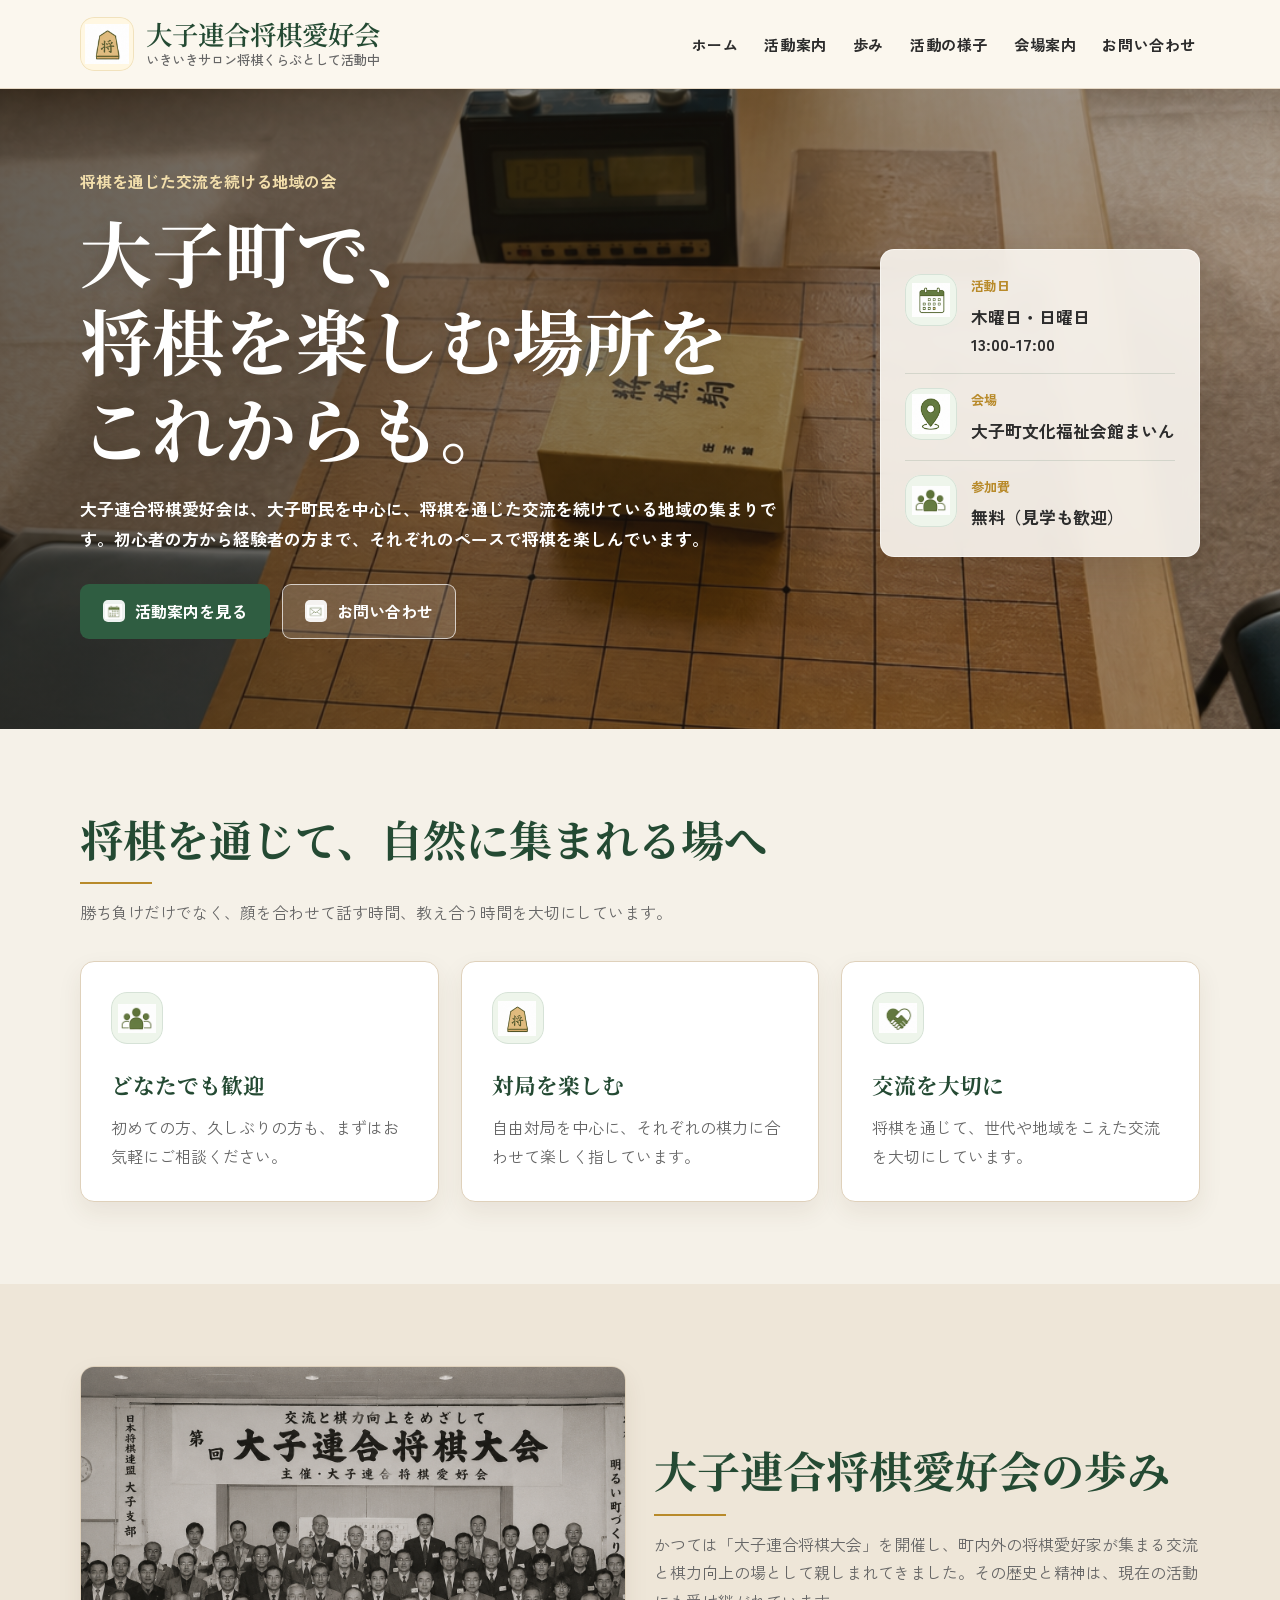
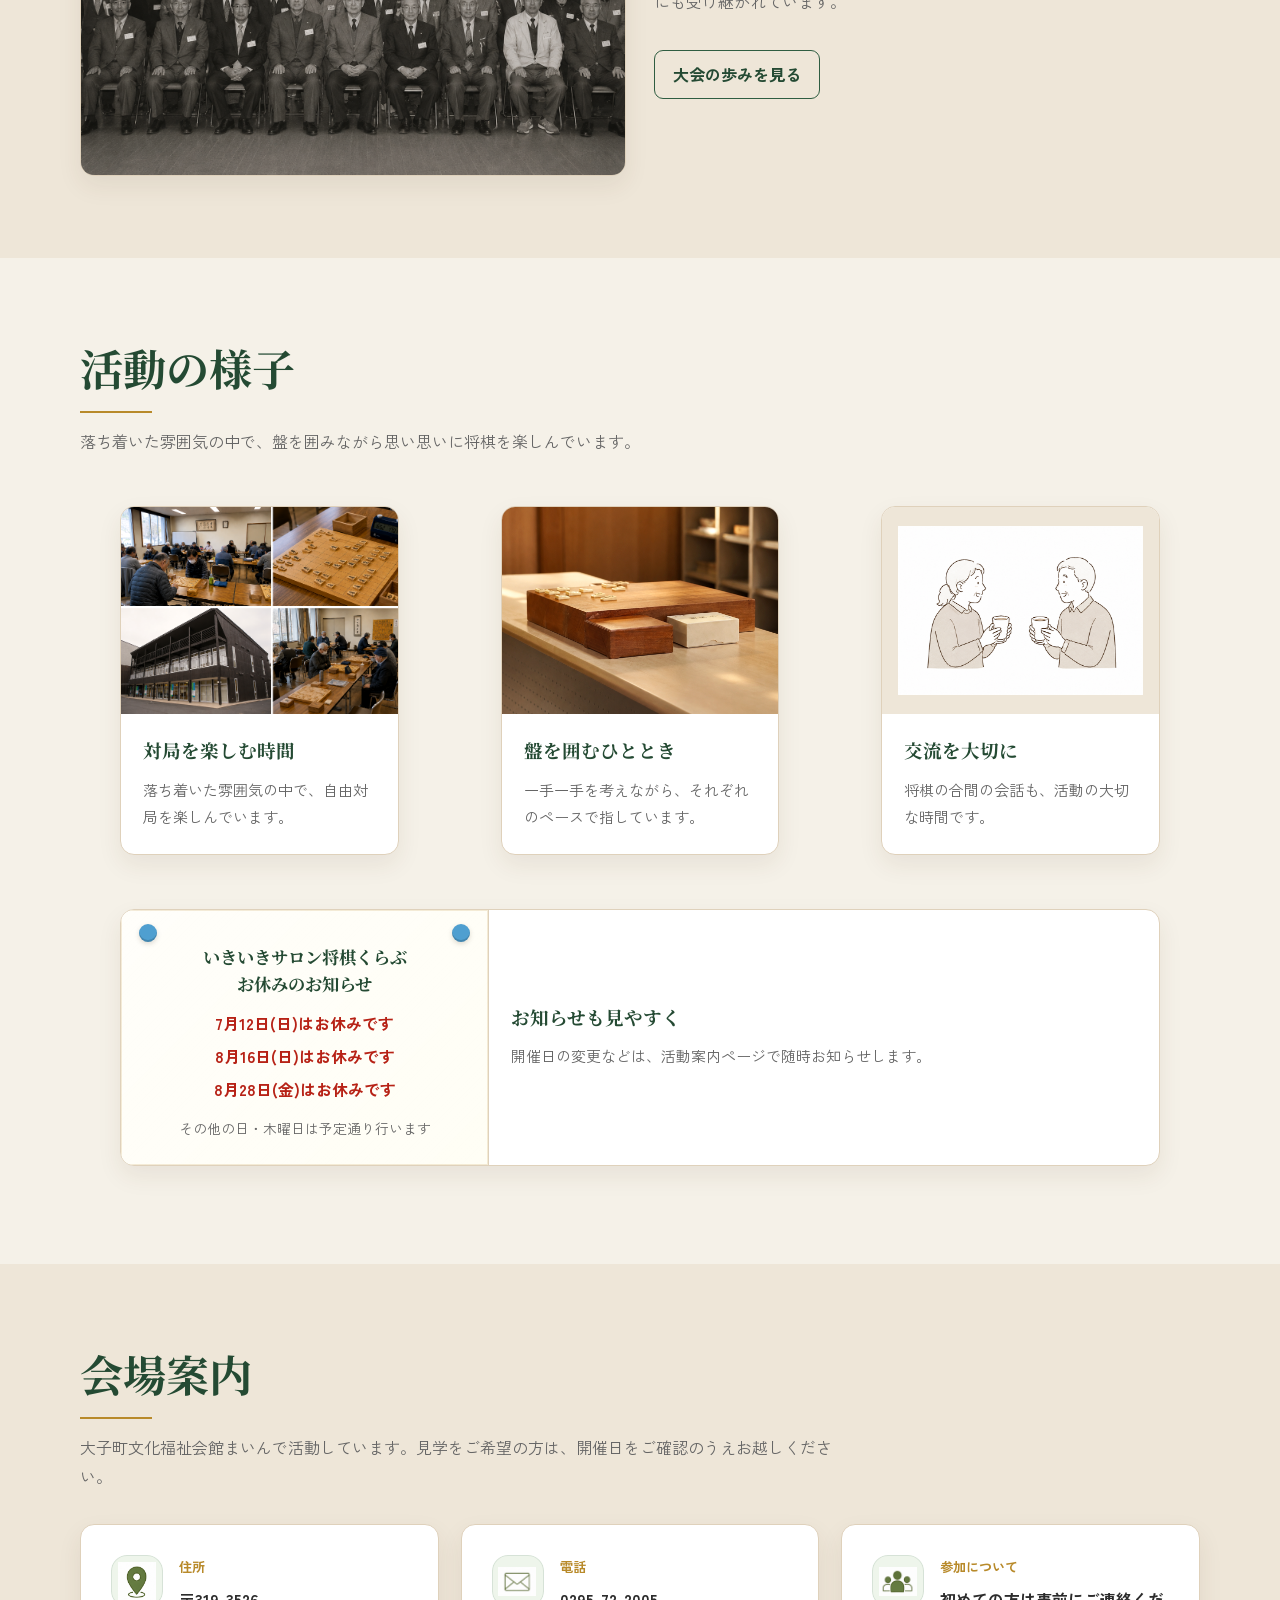
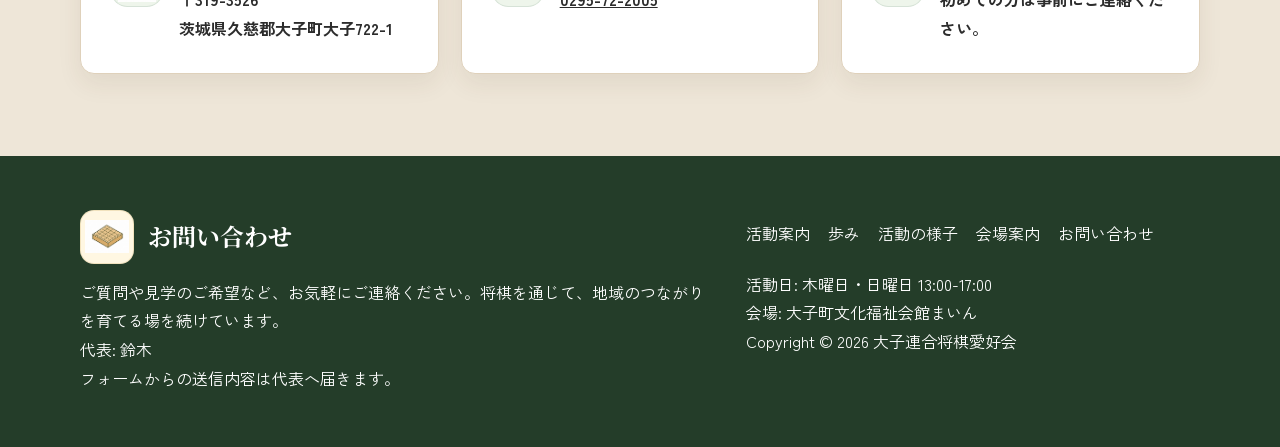
==== index.html @ 2c0803a7 "Build Daigo shogi club website" ====
﻿<!DOCTYPE html>
<html lang="ja">
<head>
  <meta charset="UTF-8">
  <meta name="viewport" content="width=device-width, initial-scale=1.0">
  <title>大子連合将棋愛好会</title>
  <meta name="description" content="茨城県久慈郡大子町の地域で将棋を通じた交流を続ける大子連合将棋愛好会（いきいきサロン将棋くらぶ）の公式サイトです。">
  <meta name="keywords" content="大子町,将棋,大子連合将棋愛好会,いきいきサロン将棋くらぶ,茨城,まいん,大子町文化福祉会館">
  <meta property="og:title" content="大子連合将棋愛好会">
  <meta property="og:description" content="大子町で将棋を楽しむ地域の集まり。現在は、いきいきサロン将棋くらぶとして活動中です。">
  <meta property="og:type" content="website">
  <meta property="og:locale" content="ja_JP">
  <link rel="preconnect" href="https://fonts.googleapis.com">
  <link rel="preconnect" href="https://fonts.gstatic.com" crossorigin>
  <link href="https://fonts.googleapis.com/css2?family=Noto+Sans+JP:wght@400;700&family=Noto+Serif+JP:wght@500;700&family=Zen+Kaku+Gothic+New:wght@400;500;600;700&display=swap" rel="stylesheet">
  <link rel="stylesheet" href="css/style.css">
</head>
<body>
  <header class="site-header">
    <div class="header-inner">
      <a class="brand" href="index.html">
        <span class="brand-mark icon-sprite icon-piece" aria-hidden="true"></span>
        <span class="brand-text">
          <span class="brand-name">大子連合将棋愛好会</span>
          <span class="brand-sub">いきいきサロン将棋くらぶとして活動中</span>
        </span>
      </a>
      <input class="nav-check" type="checkbox" id="nav-check" aria-label="メニューを開閉">
      <label class="nav-toggle" for="nav-check" aria-hidden="true">☰</label>
      <nav class="site-nav" aria-label="サイト内メニュー">
        <a href="index.html">ホーム</a>
        <a href="pages/activity.html">活動案内</a>
        <a href="pages/history.html">歩み</a>
        <a href="pages/gallery.html">活動の様子</a>
        <a href="pages/access.html">会場案内</a>
        <a href="pages/contact.html">お問い合わせ</a>
      </nav>
    </div>
  </header>

  <main>
    <section class="hero">
      <div class="hero-inner hero-layout">
        <div class="hero-copy">
          <p class="eyebrow">将棋を通じた交流を続ける地域の会</p>
          <h1>大子町で、<br>将棋を楽しむ場所を<br>これからも。</h1>
          <p class="hero-lead">大子連合将棋愛好会は、大子町民を中心に、将棋を通じた交流を続けている地域の集まりです。初心者の方から経験者の方まで、それぞれのペースで将棋を楽しんでいます。</p>
          <div class="hero-actions">
            <a class="button" href="pages/activity.html"><span class="button-icon icon-sprite icon-calendar" aria-hidden="true"></span>活動案内を見る</a>
            <a class="button secondary" href="pages/contact.html"><span class="button-icon icon-sprite icon-mail" aria-hidden="true"></span>お問い合わせ</a>
          </div>
        </div>
        <div class="hero-panel" aria-label="活動概要">
          <div class="hero-panel-row">
            <span class="panel-icon icon-sprite icon-calendar" aria-hidden="true"></span>
            <div><span class="label">活動日</span><strong>木曜日・日曜日<br>13:00-17:00</strong></div>
          </div>
          <div class="hero-panel-row">
            <span class="panel-icon icon-sprite icon-pin" aria-hidden="true"></span>
            <div><span class="label">会場</span><strong>大子町文化福祉会館まいん</strong></div>
          </div>
          <div class="hero-panel-row">
            <span class="panel-icon icon-sprite icon-people" aria-hidden="true"></span>
            <div><span class="label">参加費</span><strong>無料（見学も歓迎）</strong></div>
          </div>
        </div>
      </div>
    </section>

    <section class="section">
      <div class="container">
        <div class="section-head">
          <h2>将棋を通じて、自然に集まれる場へ</h2>
          <p>勝ち負けだけでなく、顔を合わせて話す時間、教え合う時間を大切にしています。</p>
        </div>
        <div class="feature-grid">
          <article class="feature-card">
            <div class="feature-icon icon-sprite icon-people" aria-hidden="true"></div>
            <h3>どなたでも歓迎</h3>
            <p>初めての方、久しぶりの方も、まずはお気軽にご相談ください。</p>
          </article>
          <article class="feature-card">
            <div class="feature-icon icon-sprite icon-piece" aria-hidden="true"></div>
            <h3>対局を楽しむ</h3>
            <p>自由対局を中心に、それぞれの棋力に合わせて楽しく指しています。</p>
          </article>
          <article class="feature-card">
            <div class="feature-icon icon-sprite icon-handshake" aria-hidden="true"></div>
            <h3>交流を大切に</h3>
            <p>将棋を通じて、世代や地域をこえた交流を大切にしています。</p>
          </article>
        </div>
      </div>
    </section>

    <section class="section alt">
      <div class="container split">
        <div class="image-frame">
          <img src="img/tournament.png" alt="大子連合将棋大会の集合写真イメージ">
        </div>
        <div>
          <div class="section-head">
            <h2>大子連合将棋愛好会の歩み</h2>
            <p>かつては「大子連合将棋大会」を開催し、町内外の将棋愛好家が集まる交流と棋力向上の場として親しまれてきました。その歴史と精神は、現在の活動にも受け継がれています。</p>
          </div>
          <a class="button compact" href="pages/history.html">大会の歩みを見る</a>
        </div>
      </div>
    </section>

    <section class="section">
      <div class="container">
        <div class="section-head">
          <h2>活動の様子</h2>
          <p>落ち着いた雰囲気の中で、盤を囲みながら思い思いに将棋を楽しんでいます。</p>
        </div>
        <div class="photo-grid">
          <figure class="photo-card">
            <img src="img/activity.png" alt="将棋の対局を楽しむ様子">
            <figcaption><strong>対局を楽しむ時間</strong><span>落ち着いた雰囲気の中で、自由対局を楽しんでいます。</span></figcaption>
          </figure>
          <figure class="photo-card">
            <img src="img/shogi_board1.png" alt="将棋盤と駒箱">
            <figcaption><strong>盤を囲むひととき</strong><span>一手一手を考えながら、それぞれのペースで指しています。</span></figcaption>
          </figure>
          <figure class="photo-card">
            <img src="img/drawing-sm.png" alt="お茶を持つ二人のイラスト">
            <figcaption><strong>交流を大切に</strong><span>将棋の合間の会話も、活動の大切な時間です。</span></figcaption>
          </figure>
          <figure class="photo-card notice-photo">
            <div class="closed-days-board" data-closed-days-board>
              <p class="closed-days-title">いきいきサロン将棋くらぶ<br>お休みのお知らせ</p>
              <ul class="closed-days-list" data-closed-days-list>
                <li>読み込み中です</li>
              </ul>
              <p class="closed-days-note" data-closed-days-note hidden></p>
            </div>
            <figcaption><strong>お知らせも見やすく</strong><span>開催日の変更などは、活動案内ページで随時お知らせします。</span></figcaption>
          </figure>
        </div>
      </div>
    </section>

    <section class="section alt">
      <div class="container">
        <div class="section-head">
          <h2>会場案内</h2>
          <p>大子町文化福祉会館まいんで活動しています。見学をご希望の方は、開催日をご確認のうえお越しください。</p>
        </div>
        <div class="summary-grid">
          <div class="summary-card"><span class="card-icon icon-sprite icon-pin" aria-hidden="true"></span><div><span class="label">住所</span>〒319-3526<br>茨城県久慈郡大子町大子722-1</div></div>
          <div class="summary-card"><span class="card-icon icon-sprite icon-mail" aria-hidden="true"></span><div><span class="label">電話</span><a href="tel:0295722005">0295-72-2005</a></div></div>
          <div class="summary-card"><span class="card-icon icon-sprite icon-people" aria-hidden="true"></span><div><span class="label">参加について</span>初めての方は事前にご連絡ください。</div></div>
        </div>
      </div>
    </section>
  </main>

  <footer class="site-footer">
    <div class="footer-inner">
      <div>
        <div class="footer-brand"><span class="brand-mark icon-sprite icon-board" aria-hidden="true"></span><h2>お問い合わせ</h2></div>
        <p>ご質問や見学のご希望など、お気軽にご連絡ください。将棋を通じて、地域のつながりを育てる場を続けています。</p>
        <p>代表: 鈴木</p>
        <p>フォームからの送信内容は代表へ届きます。</p>
      </div>
      <div>
        <nav class="footer-links" aria-label="フッターメニュー">
          <a href="pages/activity.html">活動案内</a>
          <a href="pages/history.html">歩み</a>
          <a href="pages/gallery.html">活動の様子</a>
          <a href="pages/access.html">会場案内</a>
          <a href="pages/contact.html">お問い合わせ</a>
        </nav>
        <p>活動日: 木曜日・日曜日 13:00-17:00</p>
        <p>会場: 大子町文化福祉会館まいん</p>
        <p>Copyright © 2026 大子連合将棋愛好会</p>
      </div>
    </div>
  </footer>
  <script src="js/closed-days.js" defer></script>
</body>
</html>
---- css/style.css ----
:root {
  --color-primary: #2f5d41;
  --color-primary-dark: #244a33;
  --color-accent: #b88a2a;
  --color-bg: #f5f1e8;
  --color-bg-soft: #eee6d8;
  --color-bg-card: #ffffff;
  --color-text: #2c2c2c;
  --color-text-muted: #666666;
  --color-border: #dfd1bb;
  --font-main: 'Noto Serif JP', 'Yu Mincho', 'YuMincho', serif;
  --font-ui: 'Zen Kaku Gothic New', 'Noto Sans JP', 'Hiragino Sans', sans-serif;
  --shadow-card: 0 10px 24px rgba(71, 52, 28, 0.08);
  --shadow-strong: 0 18px 46px rgba(55, 37, 18, 0.16);
  --radius: 14px;
}

* {
  box-sizing: border-box;
}

html {
  scroll-behavior: smooth;
}

body {
  margin: 0;
  color: var(--color-text);
  background: var(--color-bg);
  font-family: var(--font-ui);
  font-size: 16px;
  line-height: 1.8;
}

img {
  display: block;
  max-width: 100%;
}

a {
  color: inherit;
}

.site-header {
  position: sticky;
  top: 0;
  z-index: 20;
  background: rgba(251, 247, 238, 0.98);
  border-bottom: 1px solid #e5d8c4;
  backdrop-filter: blur(10px);
}

.header-inner {
  width: min(1120px, calc(100% - 32px));
  min-height: 88px;
  margin: 0 auto;
  display: flex;
  align-items: center;
  justify-content: space-between;
  gap: 16px;
}

.brand {
  text-decoration: none;
  min-height: 48px;
  display: flex;
  align-items: center;
  gap: 12px;
  min-width: 0;
}

.brand-text {
  display: flex;
  flex-direction: column;
  justify-content: center;
  min-width: 0;
}

.brand-name {
  color: var(--color-primary-dark);
  font-family: var(--font-main);
  font-size: clamp(1.15rem, 3.8vw, 1.65rem);
  font-weight: 600;
  letter-spacing: 0;
  line-height: 1.2;
}

.brand-sub {
  color: var(--color-text-muted);
  font-family: var(--font-ui);
  font-size: 0.82rem;
  font-weight: 500;
  line-height: 1.35;
}

.icon-sprite {
  display: inline-block;
  flex: 0 0 auto;
  background-image: var(--icon-url);
  background-repeat: no-repeat;
  background-position: center;
  background-size: 74%;
  background-color: transparent;
}

.icon-people { --icon-url: url('../img/icons/people.png'); }
.icon-piece { --icon-url: url('../img/icons/piece.png'); }
.icon-handshake { --icon-url: url('../img/icons/handshake.png'); }
.icon-calendar { --icon-url: url('../img/icons/calendar.png'); }
.icon-pin { --icon-url: url('../img/icons/pin.png'); }
.icon-pair { --icon-url: url('../img/icons/pair.png'); }
.icon-mail { --icon-url: url('../img/icons/mail.png'); }
.icon-board { --icon-url: url('../img/icons/board.png'); }

.brand-mark {
  width: 54px;
  height: 54px;
  border-radius: 14px;
  background-color: #fff7e2;
  background-size: 82%;
  box-shadow: inset 0 0 0 1px rgba(184, 138, 42, 0.2);
}

.nav-toggle {
  display: inline-flex;
  align-items: center;
  justify-content: center;
  width: 48px;
  height: 48px;
  border: 1px solid var(--color-border);
  border-radius: 14px;
  background: var(--color-bg-card);
  color: var(--color-primary-dark);
  font-size: 1.4rem;
}

.site-nav {
  display: none;
  position: absolute;
  left: 0;
  right: 0;
  top: 88px;
  padding: 10px 16px 18px;
  background: #fbf7ee;
  border-bottom: 1px solid var(--color-border);
}

.site-nav a {
  min-height: 48px;
  display: flex;
  align-items: center;
  padding: 8px 4px;
  font-family: var(--font-ui);
  font-size: 15px;
  font-weight: 600;
  letter-spacing: 0.04em;
  text-decoration: none;
  border-bottom: 1px solid var(--color-border);
  position: relative;
}

.site-nav a:hover,
.site-nav a:focus-visible {
  color: var(--color-primary);
}

.nav-check {
  position: absolute;
  opacity: 0;
  pointer-events: none;
}

.nav-check:checked ~ .site-nav {
  display: block;
}

.hero {
  min-height: 640px;
  display: grid;
  align-items: center;
  background-image: linear-gradient(90deg, rgba(31, 24, 16, 0.68), rgba(31, 24, 16, 0.38)), url('../img/shogi_board2.png');
  background-position: center;
  background-size: cover;
  color: #fff;
}

.hero-inner {
  width: min(1120px, calc(100% - 32px));
  margin: 0 auto;
  padding: 74px 0 86px;
}

.hero-layout {
  display: grid;
  gap: 32px;
  align-items: center;
}

.hero-copy {
  max-width: 720px;
}

.eyebrow {
  margin: 0 0 12px;
  color: #f3dfac;
  font-family: var(--font-ui);
  font-weight: 700;
}

h1,
h2,
h3 {
  margin: 0;
  line-height: 1.35;
  letter-spacing: 0;
  font-family: var(--font-main);
}

.hero h1 {
  max-width: 720px;
  font-size: clamp(2.35rem, 8vw, 4.5rem);
  line-height: 1.22;
  text-shadow: 0 2px 16px rgba(43, 27, 12, 0.22);
}

.hero-lead {
  max-width: 720px;
  margin: 22px 0 30px;
  font-size: 1.05rem;
  font-weight: 700;
}

.hero-actions,
.button-row {
  display: flex;
  flex-wrap: wrap;
  gap: 12px;
}

.button {
  min-height: 54px;
  display: inline-flex;
  align-items: center;
  justify-content: center;
  gap: 10px;
  padding: 12px 22px;
  border: 1px solid transparent;
  border-radius: 9px;
  background: var(--color-primary);
  color: #fff;
  font-family: var(--font-ui);
  font-weight: 700;
  text-decoration: none;
}

.button.compact {
  min-height: 46px;
  padding: 9px 18px;
  background: transparent;
  color: var(--color-primary-dark);
  border-color: var(--color-primary);
}

.button-icon {
  width: 22px;
  height: 22px;
  border-radius: 5px;
  background-color: rgba(255, 255, 255, 0.92);
  background-size: 78%;
}

.button.secondary {
  background: rgba(255, 255, 255, 0.15);
  border-color: rgba(255, 255, 255, 0.7);
}

.button.light {
  background: #fff;
  color: var(--color-primary-dark);
  border-color: var(--color-border);
}

.quick-info {
  width: min(1120px, calc(100% - 32px));
  margin: -42px auto 0;
  position: relative;
  z-index: 2;
  display: grid;
  gap: 18px;
}

.info-card,
.feature-card,
.photo-card,
.spot-card,
.qa-card,
.summary-card {
  background: var(--color-bg-card);
  border: 1px solid var(--color-border);
  border-radius: var(--radius);
  box-shadow: var(--shadow-card);
}

.info-card {
  padding: 24px;
  display: flex;
  gap: 16px;
  align-items: center;
  font-weight: 700;
}

.summary-card {
  display: flex;
  gap: 16px;
  align-items: flex-start;
  font-weight: 700;
}

.split + .summary-grid,
.split + .container {
  margin-top: 34px;
}

.card-icon,
.panel-icon,
.feature-icon {
  width: 52px;
  height: 52px;
  border-radius: 16px;
  background-color: #eef5eb;
  box-shadow: inset 0 0 0 1px rgba(47, 93, 65, 0.12);
}

.label {
  display: block;
  margin-bottom: 6px;
  color: var(--color-accent);
  font-family: var(--font-ui);
  font-size: 0.82rem;
  font-weight: 700;
}

.section {
  padding: 82px 0;
}

.section.alt {
  background: var(--color-bg-soft);
}

.container {
  width: min(1120px, calc(100% - 32px));
  margin: 0 auto;
}

.section-head {
  max-width: 760px;
  margin-bottom: 34px;
}

.section-head h2::after {
  content: "";
  display: block;
  width: 72px;
  height: 2px;
  margin-top: 16px;
  background: var(--color-accent);
}

.section-head h2,
.page-title h1 {
  color: var(--color-primary-dark);
  font-size: clamp(1.8rem, 5vw, 2.7rem);
  line-height: 1.28;
}

.section-head p,
.page-title p {
  color: var(--color-text-muted);
  margin-top: 14px;
}

.hero-panel {
  padding: 24px;
  border: 1px solid rgba(255, 255, 255, 0.5);
  border-radius: 14px;
  background: rgba(255, 252, 246, 0.88);
  box-shadow: var(--shadow-strong);
  color: var(--color-text);
  backdrop-filter: blur(8px);
}

.hero-panel-row {
  display: flex;
  gap: 14px;
  align-items: flex-start;
  padding: 14px 0;
  border-bottom: 1px solid rgba(47, 93, 65, 0.14);
}

.hero-panel-row:first-child {
  padding-top: 0;
}

.hero-panel-row:last-child {
  padding-bottom: 0;
  border-bottom: 0;
}

.hero-panel strong {
  display: block;
  font-size: 1.05rem;
  line-height: 1.65;
}

.feature-grid,
.photo-grid,
.spot-grid,
.qa-grid,
.summary-grid {
  display: grid;
  gap: 22px;
}

.feature-card,
.summary-card,
.qa-card {
  padding: 30px;
}

.feature-icon {
  margin-bottom: 18px;
}

.feature-card h3 {
  color: var(--color-primary-dark);
  font-size: 1.35rem;
}

.feature-card p {
  margin: 14px 0 0;
  color: var(--color-text-muted);
}

.split {
  display: grid;
  gap: 28px;
  align-items: center;
}

.image-frame {
  overflow: hidden;
  border-radius: 14px;
  border: 1px solid var(--color-border);
  box-shadow: var(--shadow-card);
  background: #e8e0d4;
}

.image-frame img {
  width: 100%;
  aspect-ratio: 4 / 3;
  object-fit: cover;
}

.photo-card {
  overflow: hidden;
}

.photo-card img {
  width: 100%;
  aspect-ratio: 4 / 3;
  object-fit: cover;
  filter: saturate(0.96) contrast(1.03);
}

.photo-card:nth-child(4) img {
  object-position: top center;
}

.photo-card img[src*="drawing"] {
  object-fit: contain;
  background: var(--color-bg-soft);
  padding: 16px;
  filter: none;
  image-rendering: auto;
}

.photo-card figcaption {
  padding: 20px 22px 24px;
  font-family: var(--font-ui);
}

.notice-photo {
  display: grid;
  grid-template-columns: minmax(180px, 0.55fr) 1fr;
  align-items: stretch;
}

.notice-photo figcaption {
  display: flex;
  flex-direction: column;
  justify-content: center;
}

.closed-days-board {
  position: relative;
  min-height: 100%;
  padding: 34px 24px 24px;
  background:
    linear-gradient(135deg, rgba(255, 255, 255, 0.5), rgba(255, 255, 255, 0)),
    #fffef5;
  border-right: 1px solid var(--color-border);
  box-shadow: inset 0 0 0 1px rgba(184, 138, 42, 0.16);
  text-align: center;
}

.closed-days-board::before,
.closed-days-board::after {
  content: "";
  position: absolute;
  top: 14px;
  width: 18px;
  height: 18px;
  border-radius: 50%;
  background: #4f9fd0;
  box-shadow: inset 0 -2px 0 rgba(0, 0, 0, 0.16), 0 2px 5px rgba(65, 50, 25, 0.18);
}

.closed-days-board::before {
  left: 18px;
}

.closed-days-board::after {
  right: 18px;
}

.closed-days-title {
  margin: 0 0 14px;
  color: var(--color-primary-dark);
  font-family: var(--font-main);
  font-size: 1.08rem;
  font-weight: 700;
  line-height: 1.55;
}

.closed-days-list {
  list-style: none;
  margin: 0;
  padding: 0;
  display: grid;
  gap: 8px;
}

.closed-days-list li {
  color: #b72216;
  font-family: var(--font-ui);
  font-size: 1rem;
  font-weight: 700;
  line-height: 1.55;
}

.closed-days-note {
  margin: 14px 0 0;
  color: var(--color-text-muted);
  font-family: var(--font-ui);
  font-size: 0.86rem;
}

.photo-card figcaption strong,
.photo-card figcaption span {
  display: block;
}

.photo-card figcaption strong {
  color: var(--color-primary-dark);
  font-family: var(--font-main);
  font-size: 1.16rem;
}

.photo-card figcaption span {
  margin-top: 8px;
  color: var(--color-text-muted);
  font-size: 0.94rem;
}

.page-hero {
  background: var(--color-primary-dark);
  color: #fff;
  padding: 56px 0;
}

.page-title {
  width: min(1120px, calc(100% - 32px));
  margin: 0 auto;
}

.page-title h1,
.page-title p {
  color: #fff;
}

.notice-card {
  max-width: 360px;
  margin: 0 auto;
  position: relative;
  padding: 30px 24px 24px;
  background: #fffef5;
  border: 1px solid #ddd2b8;
  border-radius: 18px;
  box-shadow: 0 8px 22px rgba(60, 48, 22, 0.12);
  text-align: center;
}

.notice-card::before,
.notice-card::after {
  content: "";
  position: absolute;
  top: 12px;
  width: 18px;
  height: 18px;
  border-radius: 50%;
  background: #4f9fd0;
  box-shadow: inset 0 -2px 0 rgba(0, 0, 0, 0.16);
}

.notice-card::before {
  left: 18px;
}

.notice-card::after {
  right: 18px;
}

.notice-title {
  margin: 0 0 16px;
  color: var(--color-primary-dark);
  font-weight: 700;
}

.notice-dates {
  list-style: none;
  margin: 0;
  padding: 0;
}

.notice-dates li {
  color: #cc2200;
  font-size: 1.4rem;
  font-weight: 700;
}

.notice-note,
.notice-update {
  margin: 12px 0 0;
  color: var(--color-text-muted);
  font-family: var(--font-ui);
  font-size: 0.92rem;
}

.map-wrap {
  overflow: hidden;
  border-radius: var(--radius);
  border: 1px solid var(--color-border);
  background: #e8e0d4;
}

.map-wrap iframe {
  width: 100%;
  height: 300px;
  display: block;
  border: 0;
}

.spot-card {
  padding: 22px;
}

.spot-card ruby {
  color: var(--color-primary-dark);
  font-size: 1.1rem;
  font-weight: 700;
}

.spot-card rt {
  color: var(--color-text-muted);
  font-size: 0.62rem;
  font-family: var(--font-ui);
}

.badge {
  display: inline-flex;
  align-items: center;
  min-height: 28px;
  margin: 10px 0;
  padding: 2px 10px;
  border-radius: 999px;
  background: #edf4ea;
  color: var(--color-primary-dark);
  font-family: var(--font-ui);
  font-size: 0.78rem;
  font-weight: 700;
}

.badge.temple {
  background: #f5ece0;
  color: #80532a;
}

.badge.culture {
  background: #f4eee6;
  color: #70522f;
}

.badge.spa {
  background: #e6f3f4;
  color: #22656c;
}

.badge.leisure {
  background: #fff1df;
  color: #8a5514;
}

.site-footer {
  padding: 54px 0;
  background: #243d29;
  color: #fff;
}

.footer-inner {
  width: min(1120px, calc(100% - 32px));
  margin: 0 auto;
  display: grid;
  gap: 30px;
}

.footer-inner p {
  margin: 0;
}

.footer-links {
  display: flex;
  flex-wrap: wrap;
  gap: 12px 18px;
  margin-bottom: 12px;
}

.footer-links a {
  min-height: 48px;
  display: inline-flex;
  align-items: center;
  font-family: var(--font-ui);
  text-decoration: none;
}

.footer-brand {
  display: flex;
  gap: 14px;
  align-items: center;
  margin-bottom: 14px;
}

.footer-brand h2 {
  font-size: 1.5rem;
}

@media (min-width: 768px) {
  .nav-toggle {
    display: none;
  }

  .site-nav {
    position: static;
    display: flex;
    align-items: center;
    gap: 18px;
    padding: 0;
    background: transparent;
    border: 0;
  }

  .site-nav a {
    border: 0;
  }

  .site-nav a::after {
    content: "";
    position: absolute;
    left: 4px;
    right: 4px;
    bottom: 5px;
    height: 2px;
    background: var(--color-primary);
    transform: scaleX(0);
    transform-origin: left;
    transition: transform 0.18s ease;
  }

  .site-nav a:hover::after,
  .site-nav a:focus-visible::after {
    transform: scaleX(1);
  }

  .hero-layout {
    grid-template-columns: minmax(0, 1fr) 320px;
  }

  .quick-info {
    grid-template-columns: repeat(3, 1fr);
  }

  .feature-grid,
  .summary-grid {
    grid-template-columns: repeat(3, 1fr);
  }

  .photo-grid {
    grid-template-columns: repeat(3, 1fr);
  }

  .notice-photo {
    grid-column: 1 / -1;
  }

  .spot-grid {
    grid-template-columns: repeat(auto-fill, minmax(200px, 1fr));
  }

  .qa-grid {
    grid-template-columns: repeat(2, 1fr);
  }

  .split {
    grid-template-columns: 1fr 1fr;
  }

  .map-wrap iframe {
    height: 450px;
  }

  .footer-inner {
    grid-template-columns: 1.4fr 1fr;
    align-items: start;
  }
}

@media (max-width: 767px) {
  .brand-mark {
    width: 46px;
    height: 46px;
  }

  .brand-name {
    font-size: 1.05rem;
  }

  .brand-sub {
    display: none;
  }

  .hero-panel {
    margin-top: 6px;
  }

  .photo-grid {
    grid-template-columns: 1fr;
  }

  .notice-photo {
    grid-template-columns: 1fr;
  }

  .closed-days-board {
    border-right: 0;
    border-bottom: 1px solid var(--color-border);
  }
}

/* ===== Closed Days Admin ===== */
.admin-section .container {
  display: grid;
  gap: 28px;
}

.admin-toolbar {
  display: grid;
  grid-template-columns: 1fr;
  gap: 14px;
  align-items: center;
}

.admin-toolbar h2 {
  color: var(--color-primary-dark);
  text-align: center;
  font-size: 1.4rem;
}

.admin-calendar-wrap {
  display: grid;
  gap: 22px;
}

.admin-month,
.admin-panel {
  padding: 22px;
  background: var(--color-bg-card);
  border: 1px solid var(--color-border);
  border-radius: var(--radius);
  box-shadow: var(--shadow-card);
}

.admin-month h2,
.admin-panel h2 {
  margin-bottom: 16px;
  color: var(--color-primary-dark);
  font-size: 1.25rem;
}

.admin-calendar-grid {
  display: grid;
  grid-template-columns: repeat(7, minmax(0, 1fr));
  gap: 6px;
}

.admin-weekday {
  color: var(--color-accent);
  font-family: var(--font-ui);
  font-size: 0.82rem;
  font-weight: 700;
  text-align: center;
}

.admin-day {
  min-height: 58px;
  display: grid;
  align-content: center;
  gap: 3px;
  padding: 6px 2px;
  border: 1px solid #eadfcd;
  border-radius: 10px;
  background: #fffdf8;
  color: var(--color-text);
  font-family: var(--font-ui);
  cursor: pointer;
}

.admin-day.is-blank {
  min-height: 58px;
  border-color: transparent;
  background: transparent;
  cursor: default;
}

.admin-day.is-activity-day {
  border-color: rgba(47, 93, 65, 0.28);
  background: #f0f6ed;
}

.admin-day.is-selected {
  border-color: var(--color-primary);
  background: var(--color-primary);
  color: #fff;
  box-shadow: 0 8px 18px rgba(47, 93, 65, 0.18);
}

.admin-day-number {
  font-size: 1rem;
  font-weight: 700;
}

.admin-day-marker {
  min-height: 1.1em;
  font-size: 0.68rem;
  font-weight: 700;
}

.admin-output {
  display: grid;
  gap: 22px;
}

.selected-days-list {
  margin: 0;
  padding-left: 1.2em;
  font-family: var(--font-ui);
  font-weight: 700;
}

.json-output {
  width: 100%;
  padding: 14px 16px;
  border: 1px solid var(--color-border);
  border-radius: 12px;
  background: #fffdf8;
  color: var(--color-text);
  font-family: Consolas, 'Courier New', monospace;
  font-size: 14px;
  line-height: 1.6;
  resize: vertical;
}

.admin-actions {
  margin-top: 14px;
}

@media (min-width: 768px) {
  .admin-toolbar {
    grid-template-columns: 160px 1fr 160px;
  }

  .admin-calendar-wrap,
  .admin-output {
    grid-template-columns: repeat(2, minmax(0, 1fr));
  }
}

/* ===== Contact Form ===== */
.contact-form {
  max-width: 600px;
}

.contact-form input,
.contact-form select,
.contact-form textarea {
  font-size: 16px;
}

.form-group {
  margin-bottom: 24px;
}

.form-group label {
  display: block;
  margin-bottom: 8px;
  font-family: var(--font-ui);
  font-weight: 700;
  font-size: 0.95rem;
  color: var(--color-primary-dark);
}

.required {
  color: #cc2200;
}

.form-group input,
.form-group select,
.form-group textarea {
  width: 100%;
  padding: 14px 16px;
  border: 1px solid var(--color-border);
  border-radius: 12px;
  background: var(--color-bg-card);
  font-family: var(--font-ui);
  font-size: 16px;
  color: var(--color-text);
  line-height: 1.6;
  transition: border-color 0.15s ease, box-shadow 0.15s ease;
  -webkit-appearance: none;
  appearance: none;
}

.form-group input:focus,
.form-group select:focus,
.form-group textarea:focus {
  outline: none;
  border-color: var(--color-primary);
  box-shadow: 0 0 0 3px rgba(47, 93, 65, 0.15);
}

.form-group input::placeholder,
.form-group textarea::placeholder {
  color: #aaa;
}

.form-group select {
  background-image: url("data:image/svg+xml,%3Csvg xmlns='http://www.w3.org/2000/svg' width='12' height='8'%3E%3Cpath d='M1 1l5 5 5-5' fill='none' stroke='%23666' stroke-width='1.5'/%3E%3C/svg%3E");
  background-repeat: no-repeat;
  background-position: right 16px center;
  padding-right: 42px;
  cursor: pointer;
}

.form-group textarea {
  resize: vertical;
  min-height: 140px;
}

.submit-btn {
  width: 100%;
  min-height: 56px;
  font-size: 1.1rem;
  margin-top: 8px;
  cursor: pointer;
  transition: background 0.15s ease, transform 0.1s ease;
}

.submit-btn:hover {
  background: var(--color-primary-dark);
}

.submit-btn:active {
  transform: scale(0.98);
}

.contact-note {
  margin-top: 40px;
  padding: 24px;
  background: var(--color-bg-soft);
  border-radius: var(--radius);
  border: 1px solid var(--color-border);
}

.contact-note p {
  margin: 0 0 6px;
}

.contact-note p:last-child {
  margin-bottom: 0;
  color: var(--color-text-muted);
  font-size: 0.92rem;
}
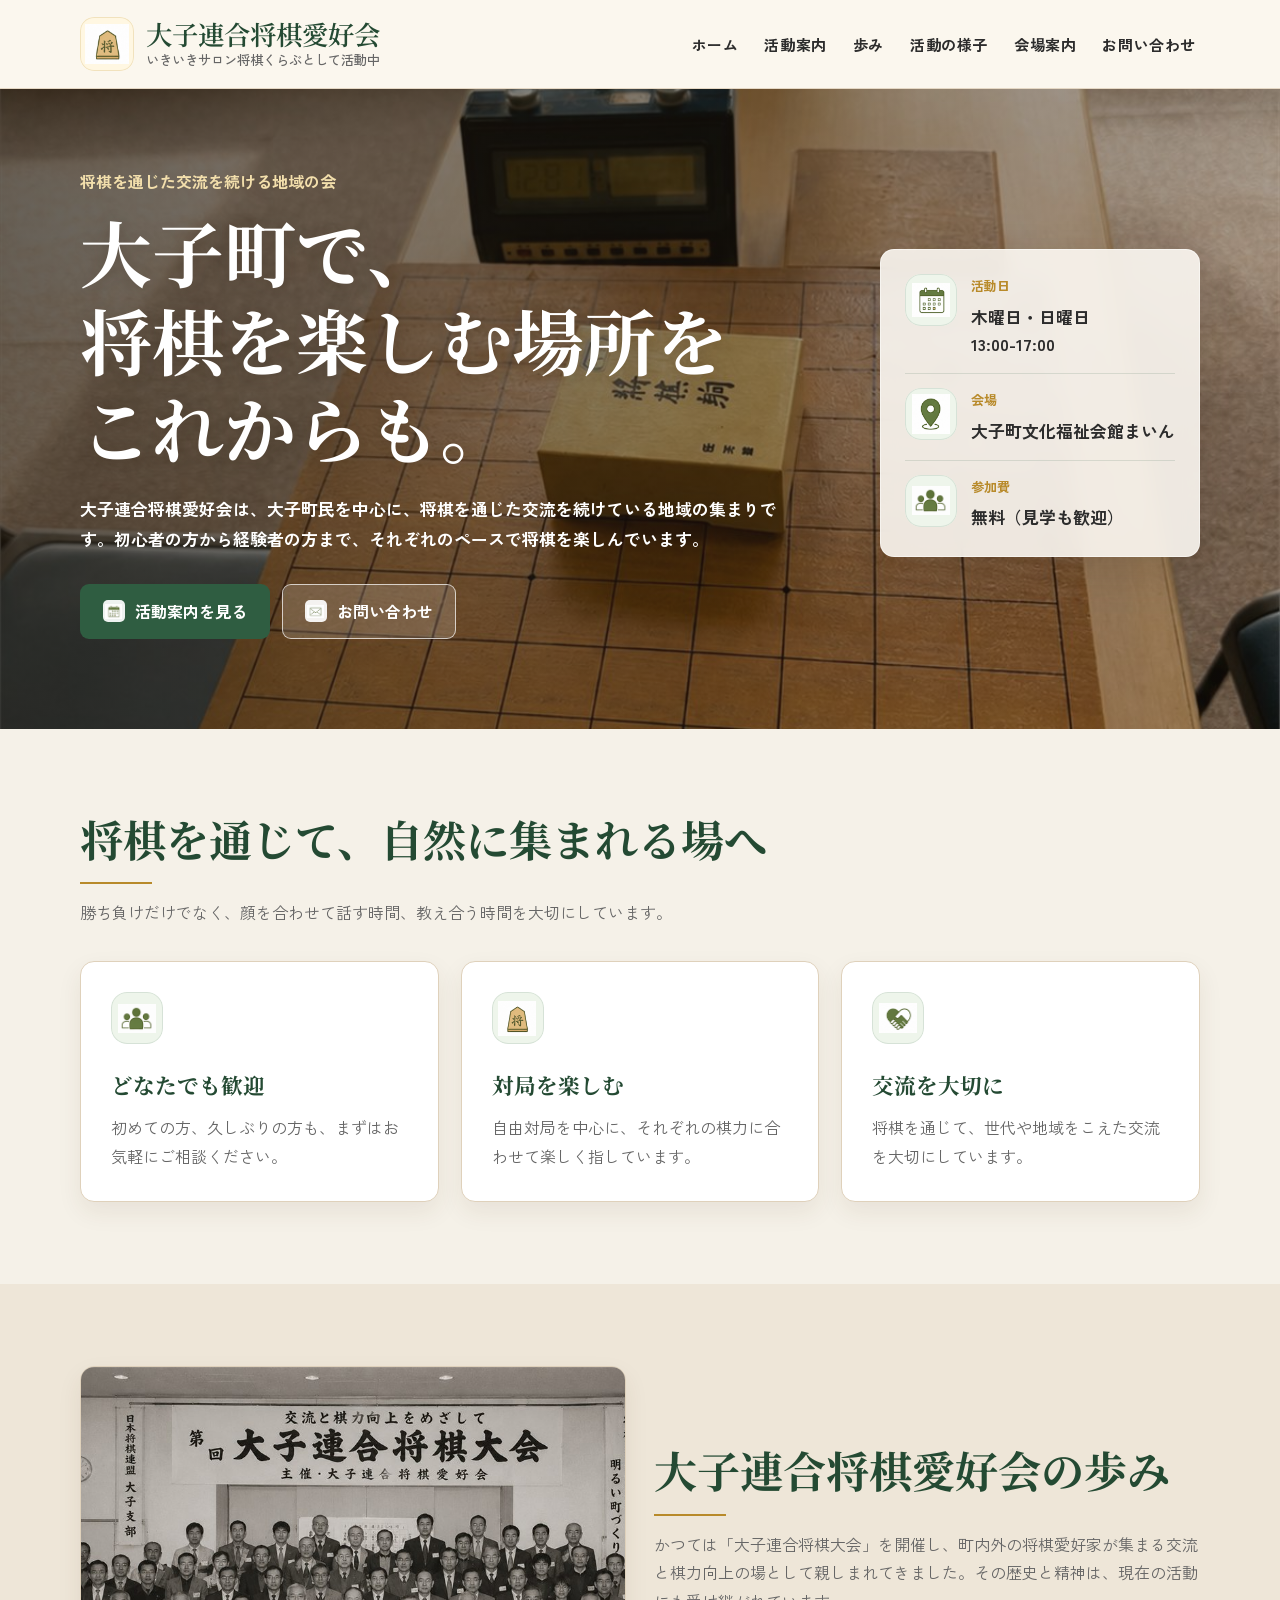
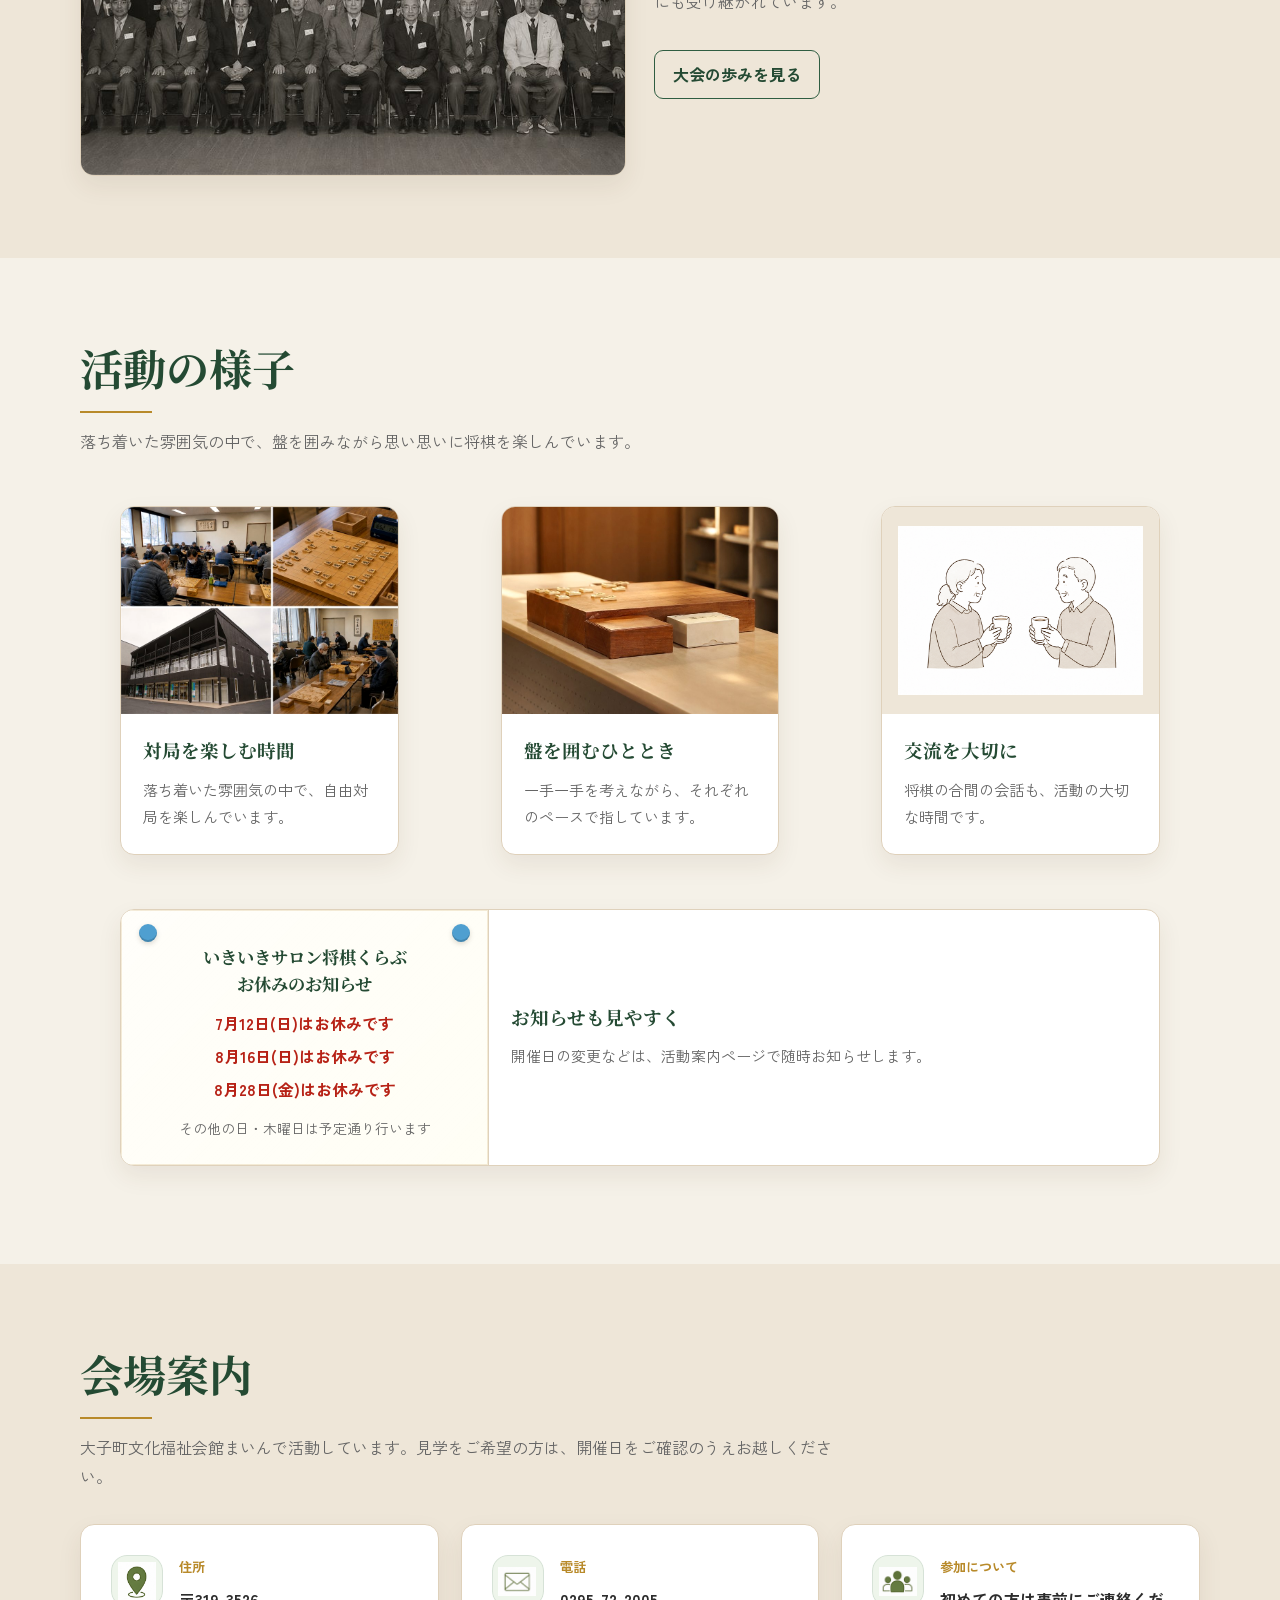
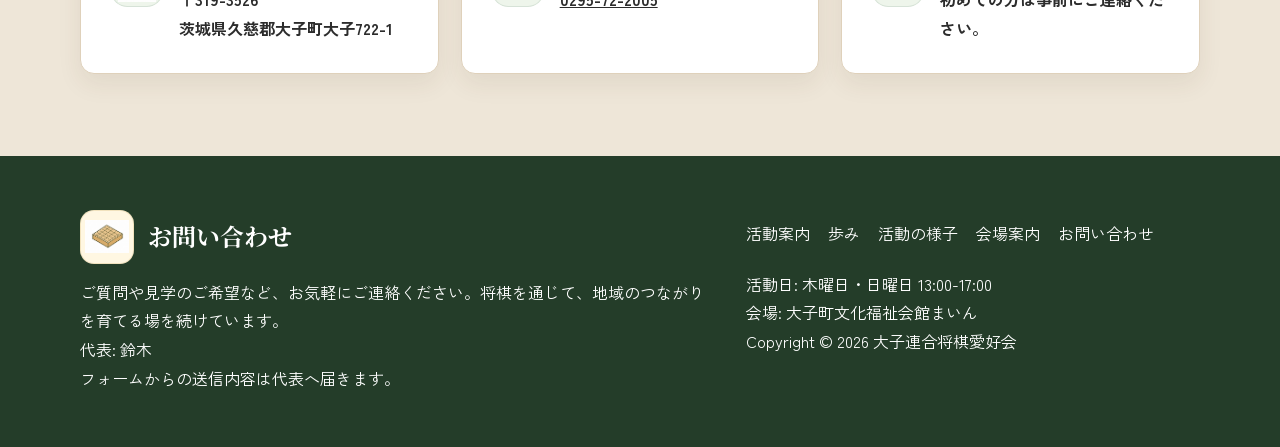
==== commit 5fc5ff9f: "画像軽量化: PNG→JPEG, OGP画像追加, BackUp除外" ====
--- a/index.html
+++ b/index.html
@@ -10,10 +10,56 @@
   <meta property="og:description" content="大子町で将棋を楽しむ地域の集まり。現在は、いきいきサロン将棋くらぶとして活動中です。">
   <meta property="og:type" content="website">
   <meta property="og:locale" content="ja_JP">
+  <meta property="og:image" content="https://daigo-shogi.netlify.app/img/ogp.jpg">
+  <meta property="og:image:width" content="1200">
+  <meta property="og:image:height" content="630">
   <link rel="preconnect" href="https://fonts.googleapis.com">
   <link rel="preconnect" href="https://fonts.gstatic.com" crossorigin>
   <link href="https://fonts.googleapis.com/css2?family=Noto+Sans+JP:wght@400;700&family=Noto+Serif+JP:wght@500;700&family=Zen+Kaku+Gothic+New:wght@400;500;600;700&display=swap" rel="stylesheet">
+  <link rel="canonical" href="https://daigo-shogi.netlify.app/">
   <link rel="stylesheet" href="css/style.css">
+  <script type="application/ld+json">
+{
+  "@context": "https://schema.org",
+  "@type": "SportsClub",
+  "name": "大子連合将棋愛好会",
+  "alternateName": "いきいきサロン将棋くらぶ",
+  "description": "茨城県大子町で将棋を通じた交流を続ける地域の集まり。木曜日・日曜日に大子町文化福祉会館まいんで活動中。",
+  "url": "https://daigo-shogi.netlify.app",
+  "address": {
+    "@type": "PostalAddress",
+    "streetAddress": "大子722-1",
+    "addressLocality": "大子町",
+    "addressRegion": "茨城県",
+    "postalCode": "319-3526",
+    "addressCountry": "JP"
+  },
+  "geo": {
+    "@type": "GeoCoordinates",
+    "latitude": 36.7681,
+    "longitude": 140.3514
+  },
+  "telephone": "0295-72-2005",
+  "openingHoursSpecification": [
+    {
+      "@type": "OpeningHoursSpecification",
+      "dayOfWeek": "Thursday",
+      "opens": "13:00",
+      "closes": "17:00"
+    },
+    {
+      "@type": "OpeningHoursSpecification",
+      "dayOfWeek": "Sunday",
+      "opens": "13:00",
+      "closes": "17:00"
+    }
+  ],
+  "sameAs": [
+    "https://x.com/shogi_daigo"
+  ],
+  "isAccessibleForFree": true
+}
+  </script>
 </head>
 <body>
   <header class="site-header">
@@ -96,7 +142,7 @@
     <section class="section alt">
       <div class="container split">
         <div class="image-frame">
-          <img src="img/tournament.png" alt="大子連合将棋大会の集合写真イメージ">
+          <img src="img/tournament.jpg" alt="大子連合将棋大会の集合写真イメージ">
         </div>
         <div>
           <div class="section-head">
@@ -116,11 +162,11 @@
         </div>
         <div class="photo-grid">
           <figure class="photo-card">
-            <img src="img/activity.png" alt="将棋の対局を楽しむ様子">
+            <img src="img/activity.jpg" alt="将棋の対局を楽しむ様子">
             <figcaption><strong>対局を楽しむ時間</strong><span>落ち着いた雰囲気の中で、自由対局を楽しんでいます。</span></figcaption>
           </figure>
           <figure class="photo-card">
-            <img src="img/shogi_board1.png" alt="将棋盤と駒箱">
+            <img src="img/shogi_board1.jpg" alt="将棋盤と駒箱">
             <figcaption><strong>盤を囲むひととき</strong><span>一手一手を考えながら、それぞれのペースで指しています。</span></figcaption>
           </figure>
           <figure class="photo-card">
--- a/css/style.css
+++ b/css/style.css
@@ -178,7 +178,7 @@
   min-height: 640px;
   display: grid;
   align-items: center;
-  background-image: linear-gradient(90deg, rgba(31, 24, 16, 0.68), rgba(31, 24, 16, 0.38)), url('../img/shogi_board2.png');
+  background-image: linear-gradient(90deg, rgba(31, 24, 16, 0.68), rgba(31, 24, 16, 0.38)), url('../img/shogi_board2-hero.jpg');
   background-position: center;
   background-size: cover;
   color: #fff;
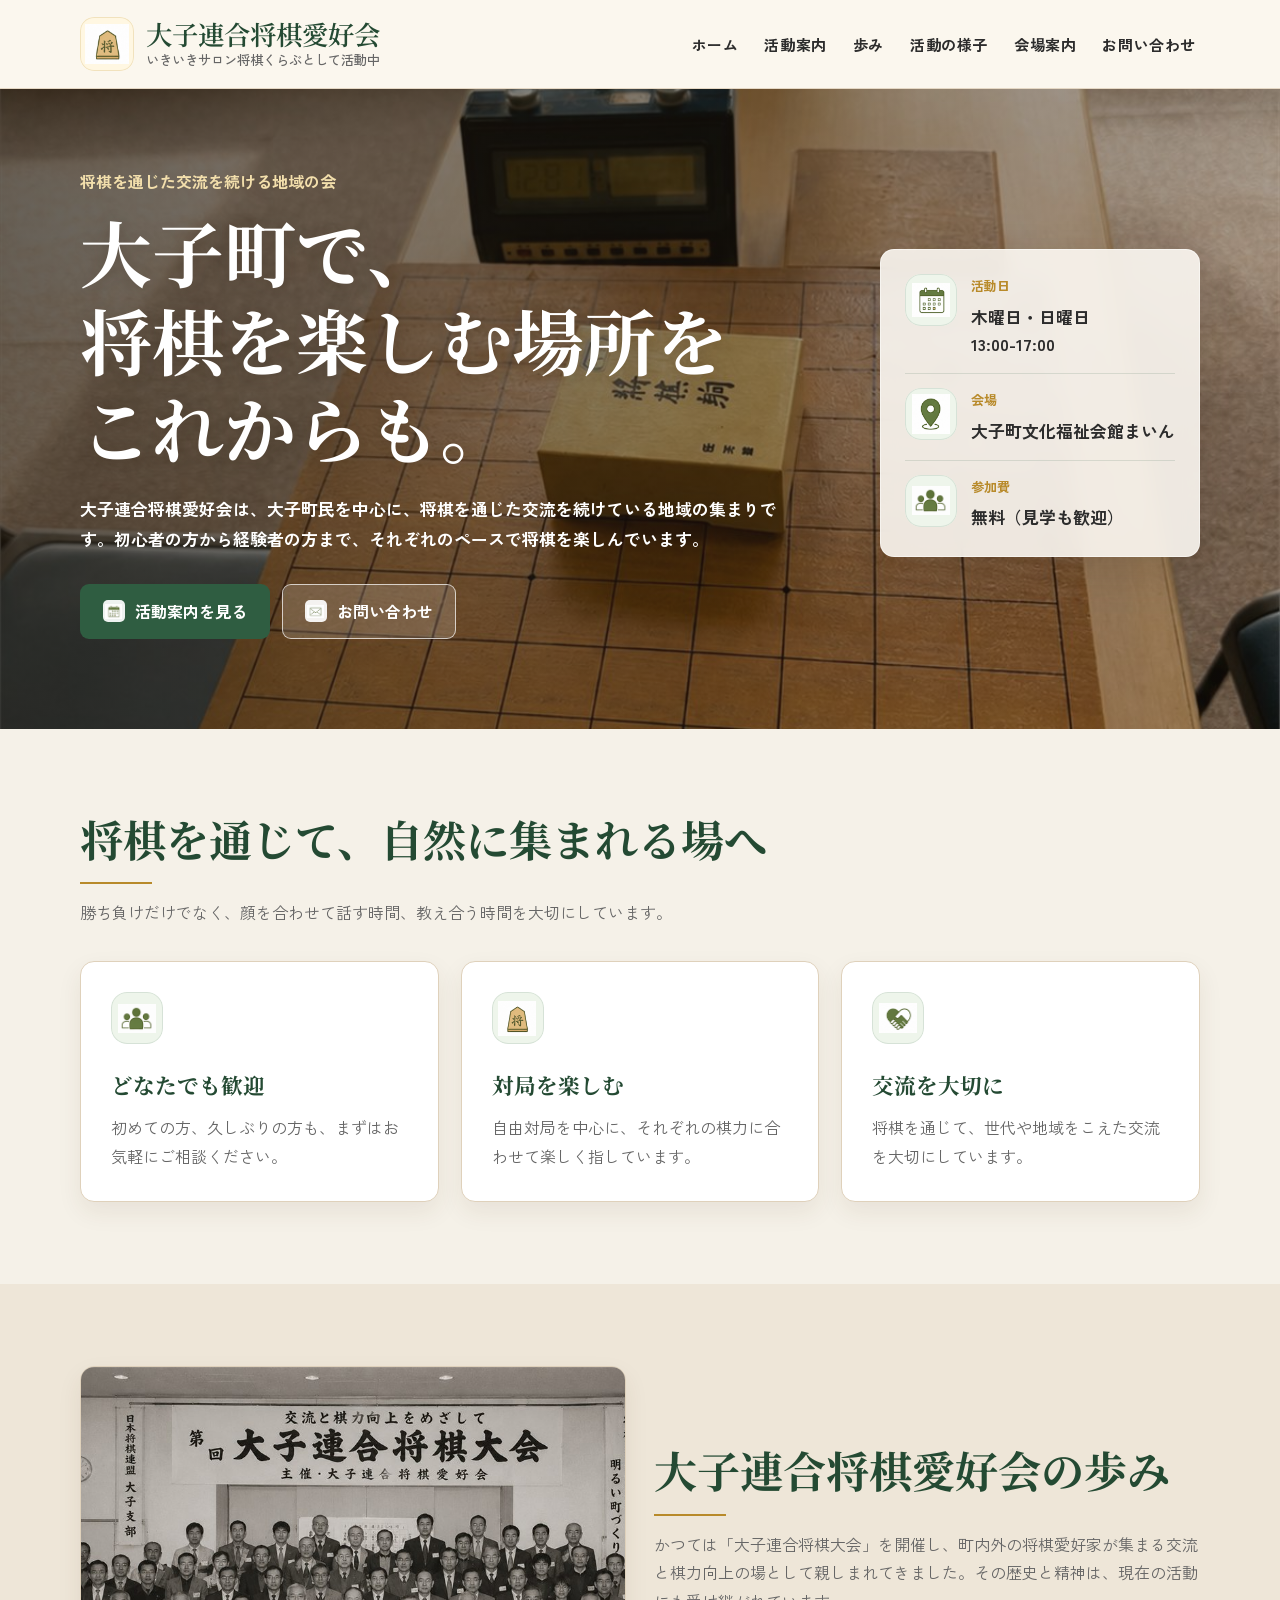
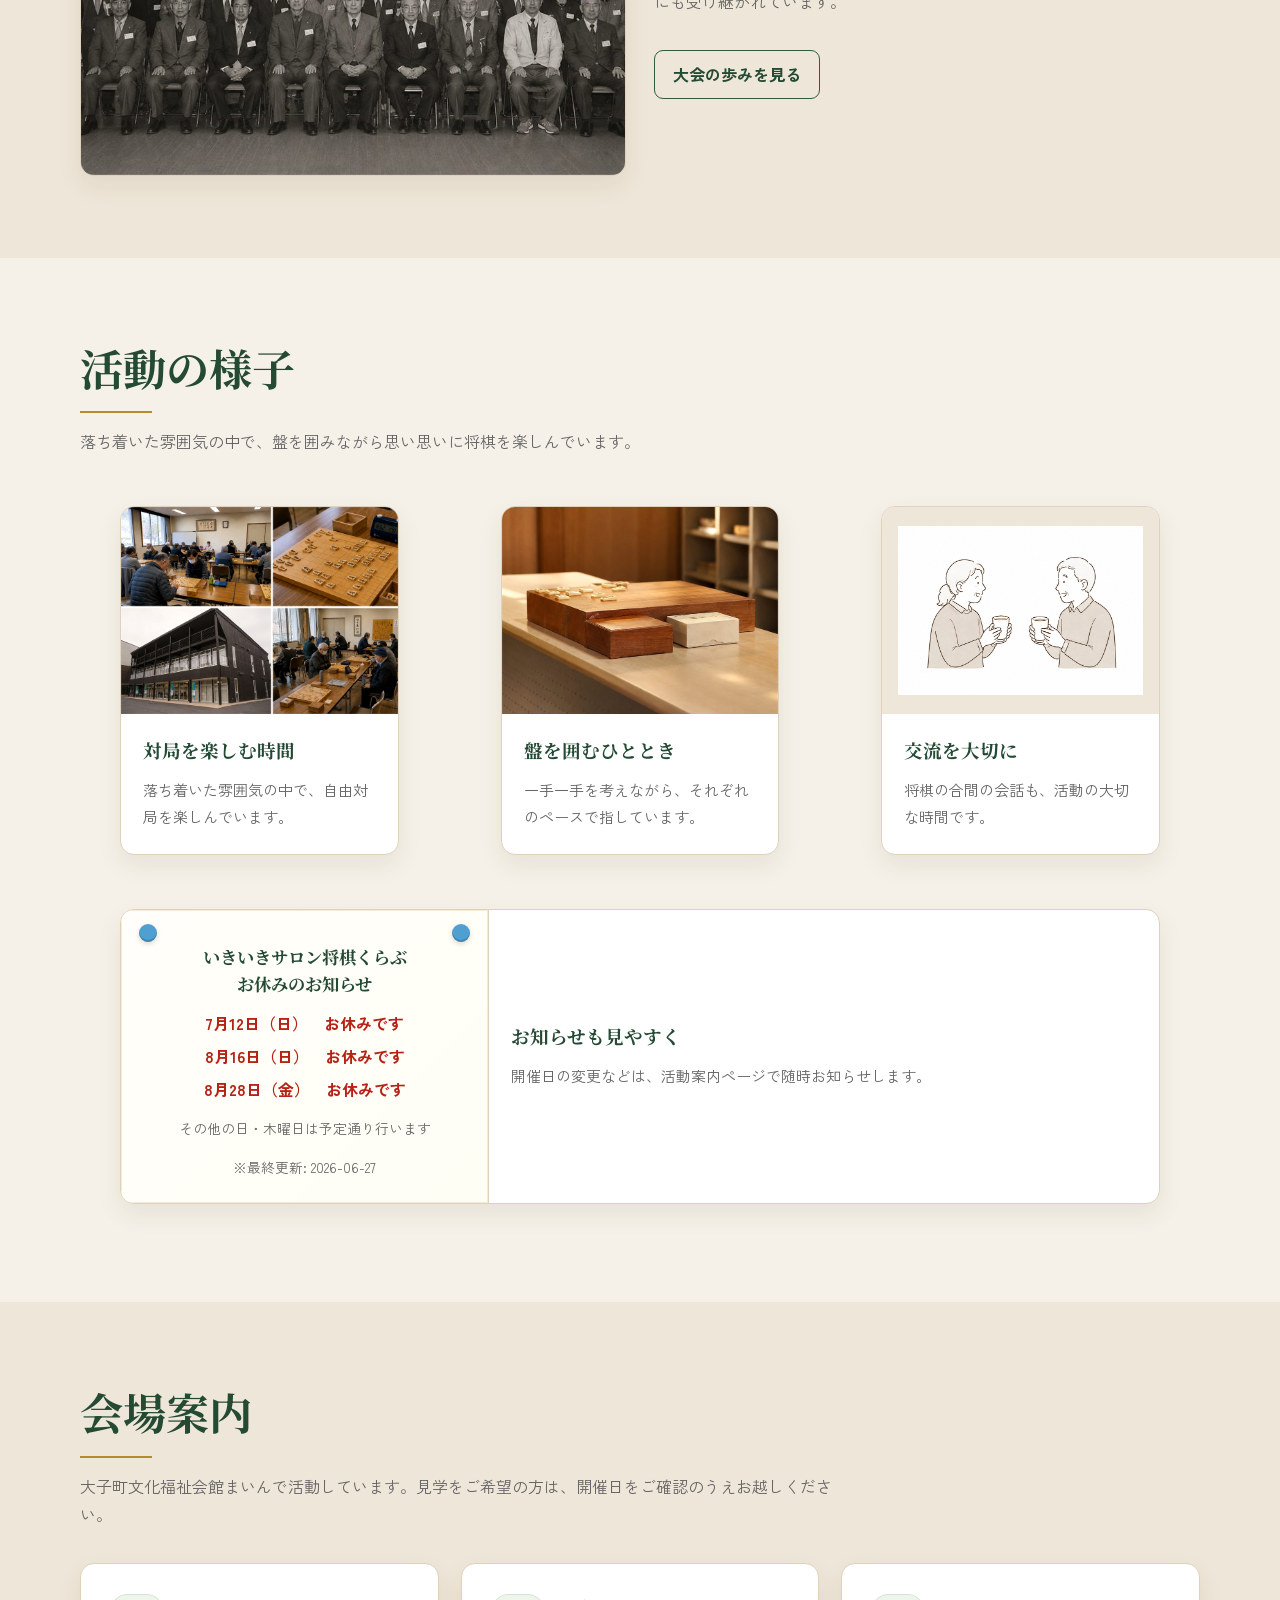
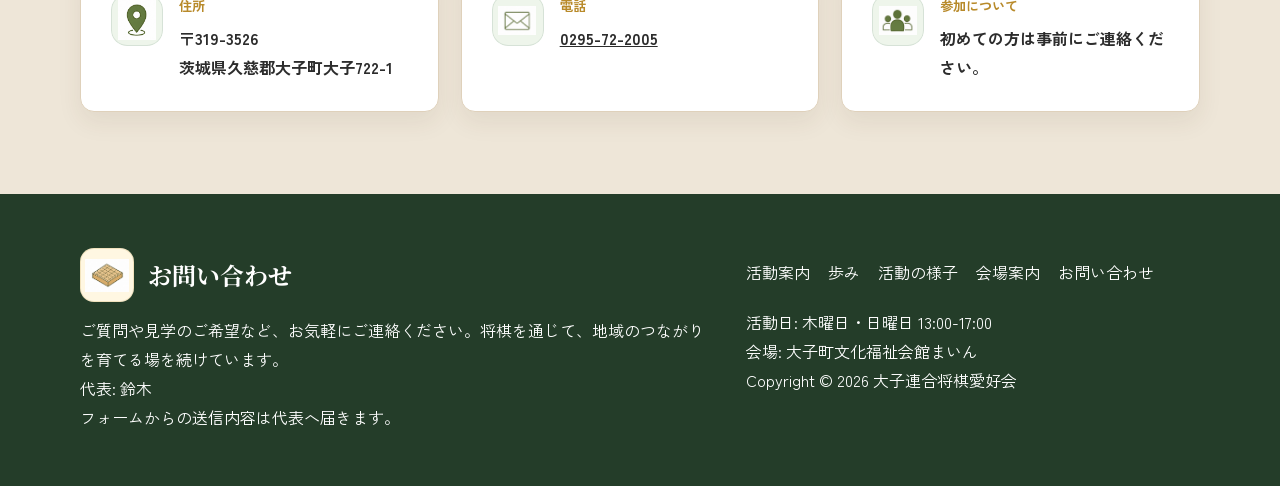
==== commit c1aee796: "Add schedule admin management" ====
--- a/index.html
+++ b/index.html
@@ -174,12 +174,13 @@
             <figcaption><strong>交流を大切に</strong><span>将棋の合間の会話も、活動の大切な時間です。</span></figcaption>
           </figure>
           <figure class="photo-card notice-photo">
-            <div class="closed-days-board" data-closed-days-board>
+            <div class="closed-days-board" data-schedule-board data-schedule-src="data/schedule.json">
               <p class="closed-days-title">いきいきサロン将棋くらぶ<br>お休みのお知らせ</p>
-              <ul class="closed-days-list" data-closed-days-list>
+              <ul class="closed-days-list" data-schedule-list>
                 <li>読み込み中です</li>
               </ul>
-              <p class="closed-days-note" data-closed-days-note hidden></p>
+              <p class="closed-days-note" data-schedule-footer hidden></p>
+              <p class="closed-days-note" data-schedule-updated hidden></p>
             </div>
             <figcaption><strong>お知らせも見やすく</strong><span>開催日の変更などは、活動案内ページで随時お知らせします。</span></figcaption>
           </figure>
@@ -224,6 +225,6 @@
       </div>
     </div>
   </footer>
-  <script src="js/closed-days.js" defer></script>
+  <script src="js/schedule-notices.js" defer></script>
 </body>
 </html>
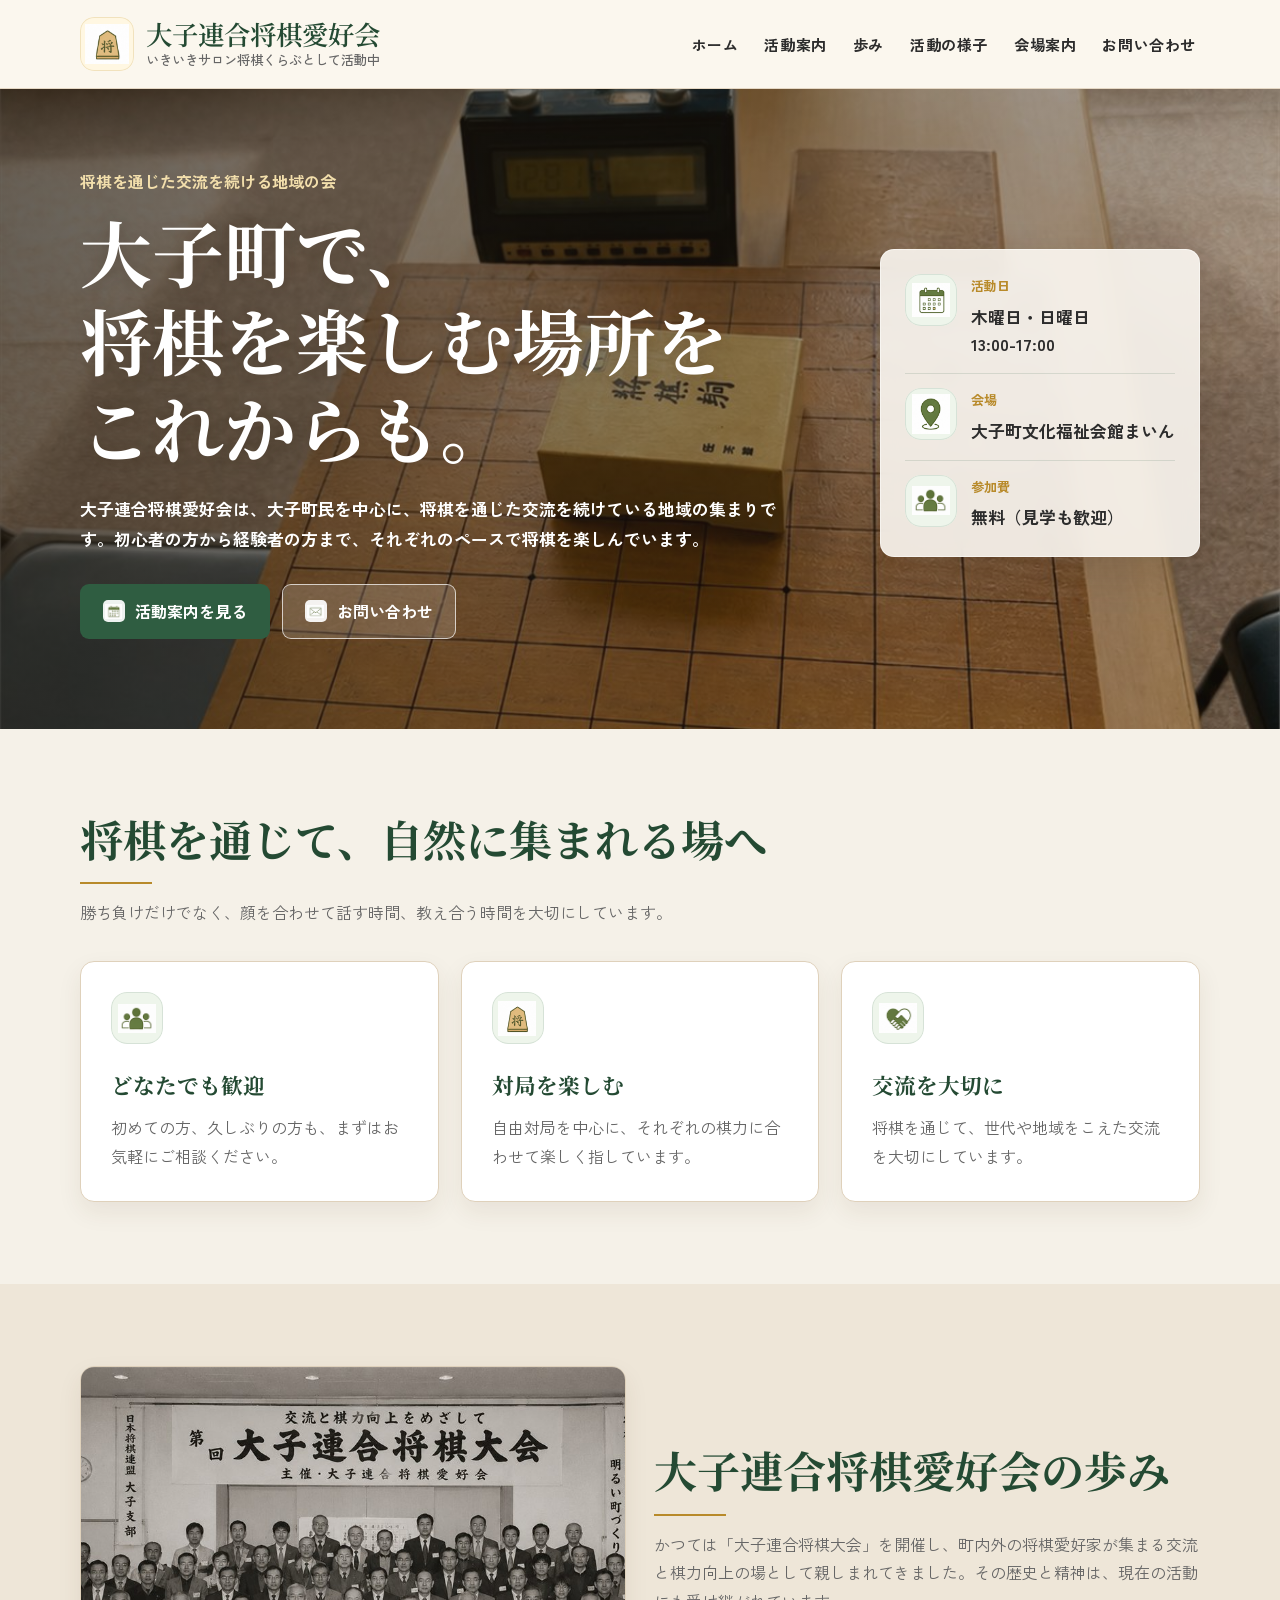
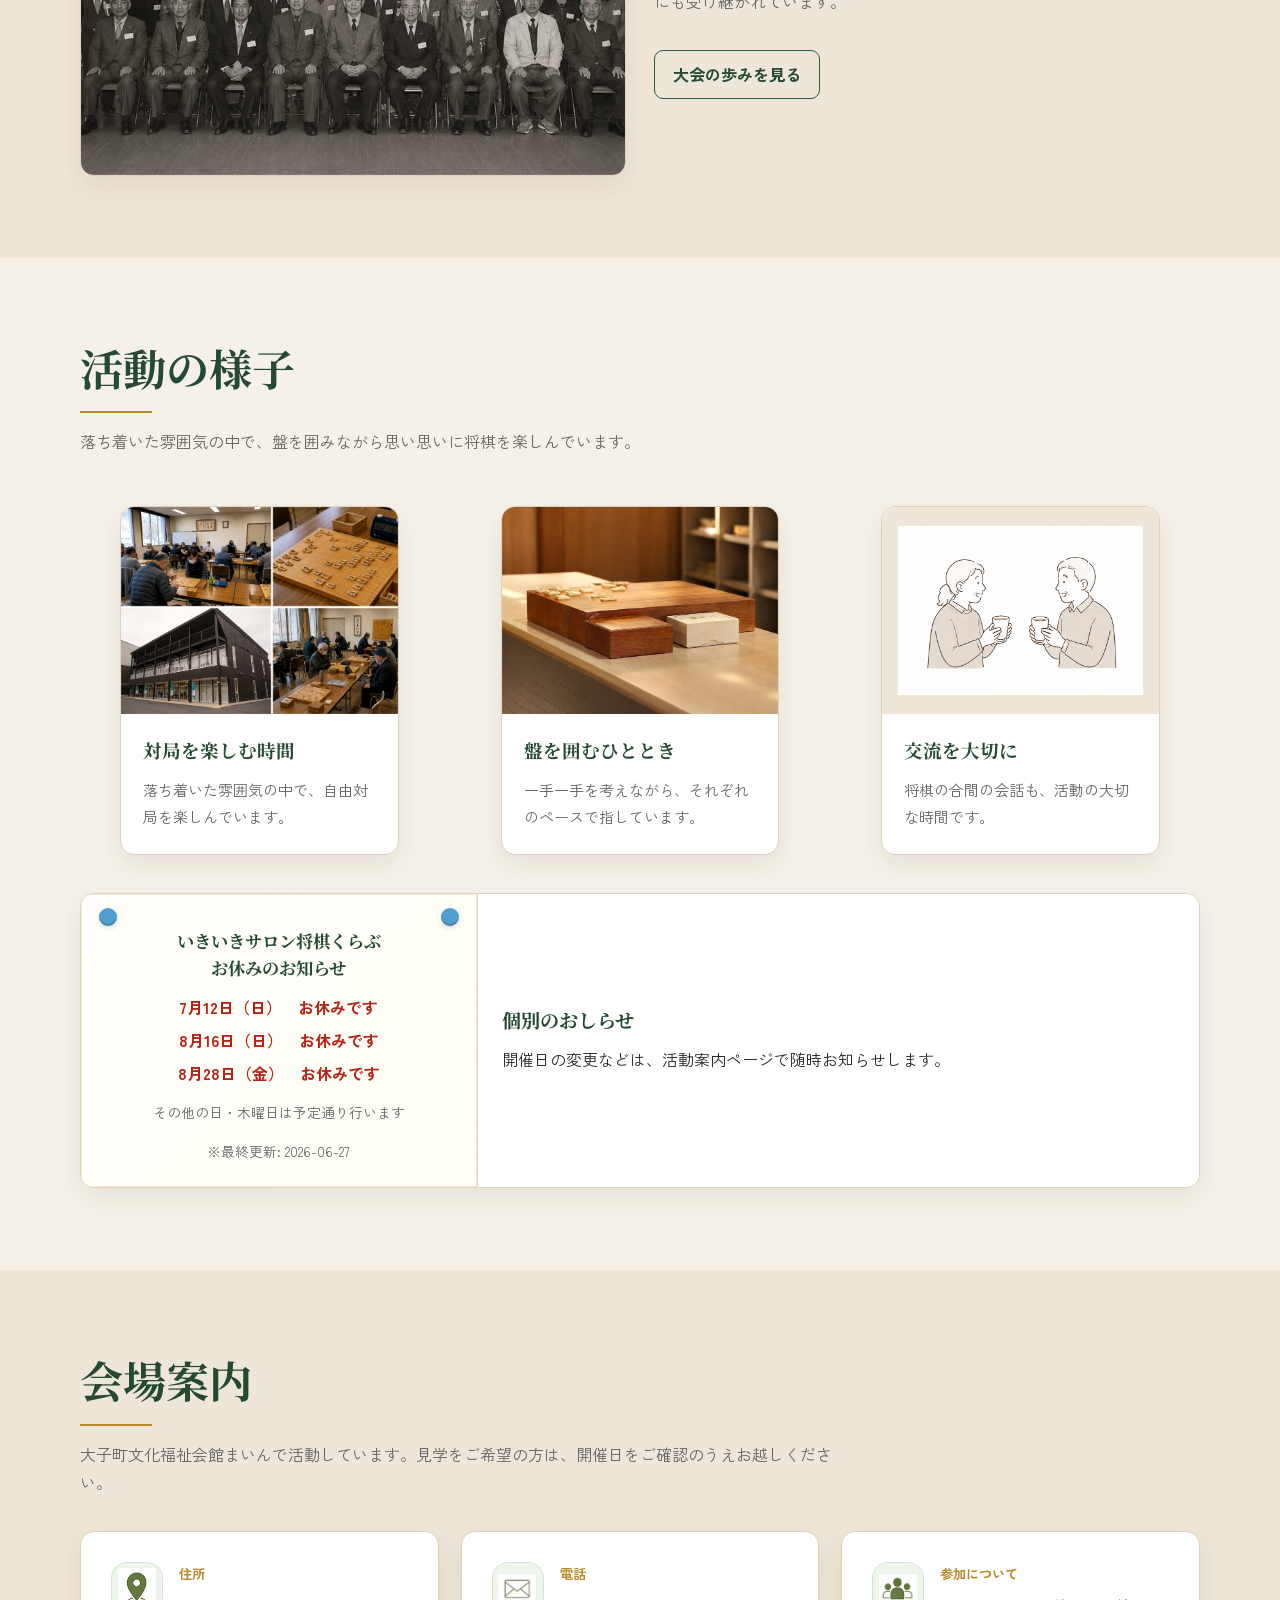
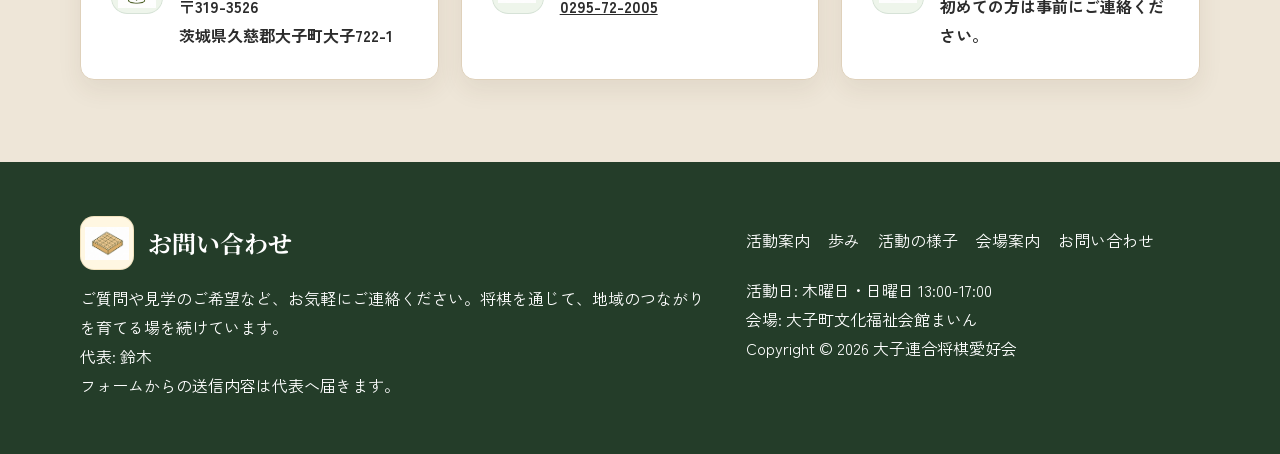
==== commit 02618ee5: "Add editable announcement notice" ====
--- a/index.html
+++ b/index.html
@@ -173,7 +173,7 @@
             <img src="img/drawing-sm.png" alt="お茶を持つ二人のイラスト">
             <figcaption><strong>交流を大切に</strong><span>将棋の合間の会話も、活動の大切な時間です。</span></figcaption>
           </figure>
-          <figure class="photo-card notice-photo">
+          <article class="photo-card notice-photo">
             <div class="closed-days-board" data-schedule-board data-schedule-src="data/schedule.json">
               <p class="closed-days-title">いきいきサロン将棋くらぶ<br>お休みのお知らせ</p>
               <ul class="closed-days-list" data-schedule-list>
@@ -182,8 +182,11 @@
               <p class="closed-days-note" data-schedule-footer hidden></p>
               <p class="closed-days-note" data-schedule-updated hidden></p>
             </div>
-            <figcaption><strong>お知らせも見やすく</strong><span>開催日の変更などは、活動案内ページで随時お知らせします。</span></figcaption>
-          </figure>
+            <div class="announcement-card" id="announcement-card">
+              <h3>個別のおしらせ</h3>
+              <p id="announcement-body">開催日の変更などは、活動案内ページで随時お知らせします。</p>
+            </div>
+          </article>
         </div>
       </div>
     </section>
--- a/css/style.css
+++ b/css/style.css
@@ -566,6 +566,28 @@
   font-size: 0.86rem;
 }
 
+.announcement-card {
+  display: flex;
+  flex-direction: column;
+  justify-content: center;
+  min-height: 100%;
+  padding: 24px;
+  background: var(--color-bg-card);
+}
+
+.announcement-card h3 {
+  margin: 0 0 12px;
+  color: var(--color-primary-dark);
+  font-family: var(--font-main);
+  font-size: 1.2rem;
+}
+
+.announcement-card p {
+  margin: 0;
+  color: var(--color-text);
+  line-height: 1.8;
+}
+
 .photo-card figcaption strong,
 .photo-card figcaption span {
   display: block;
